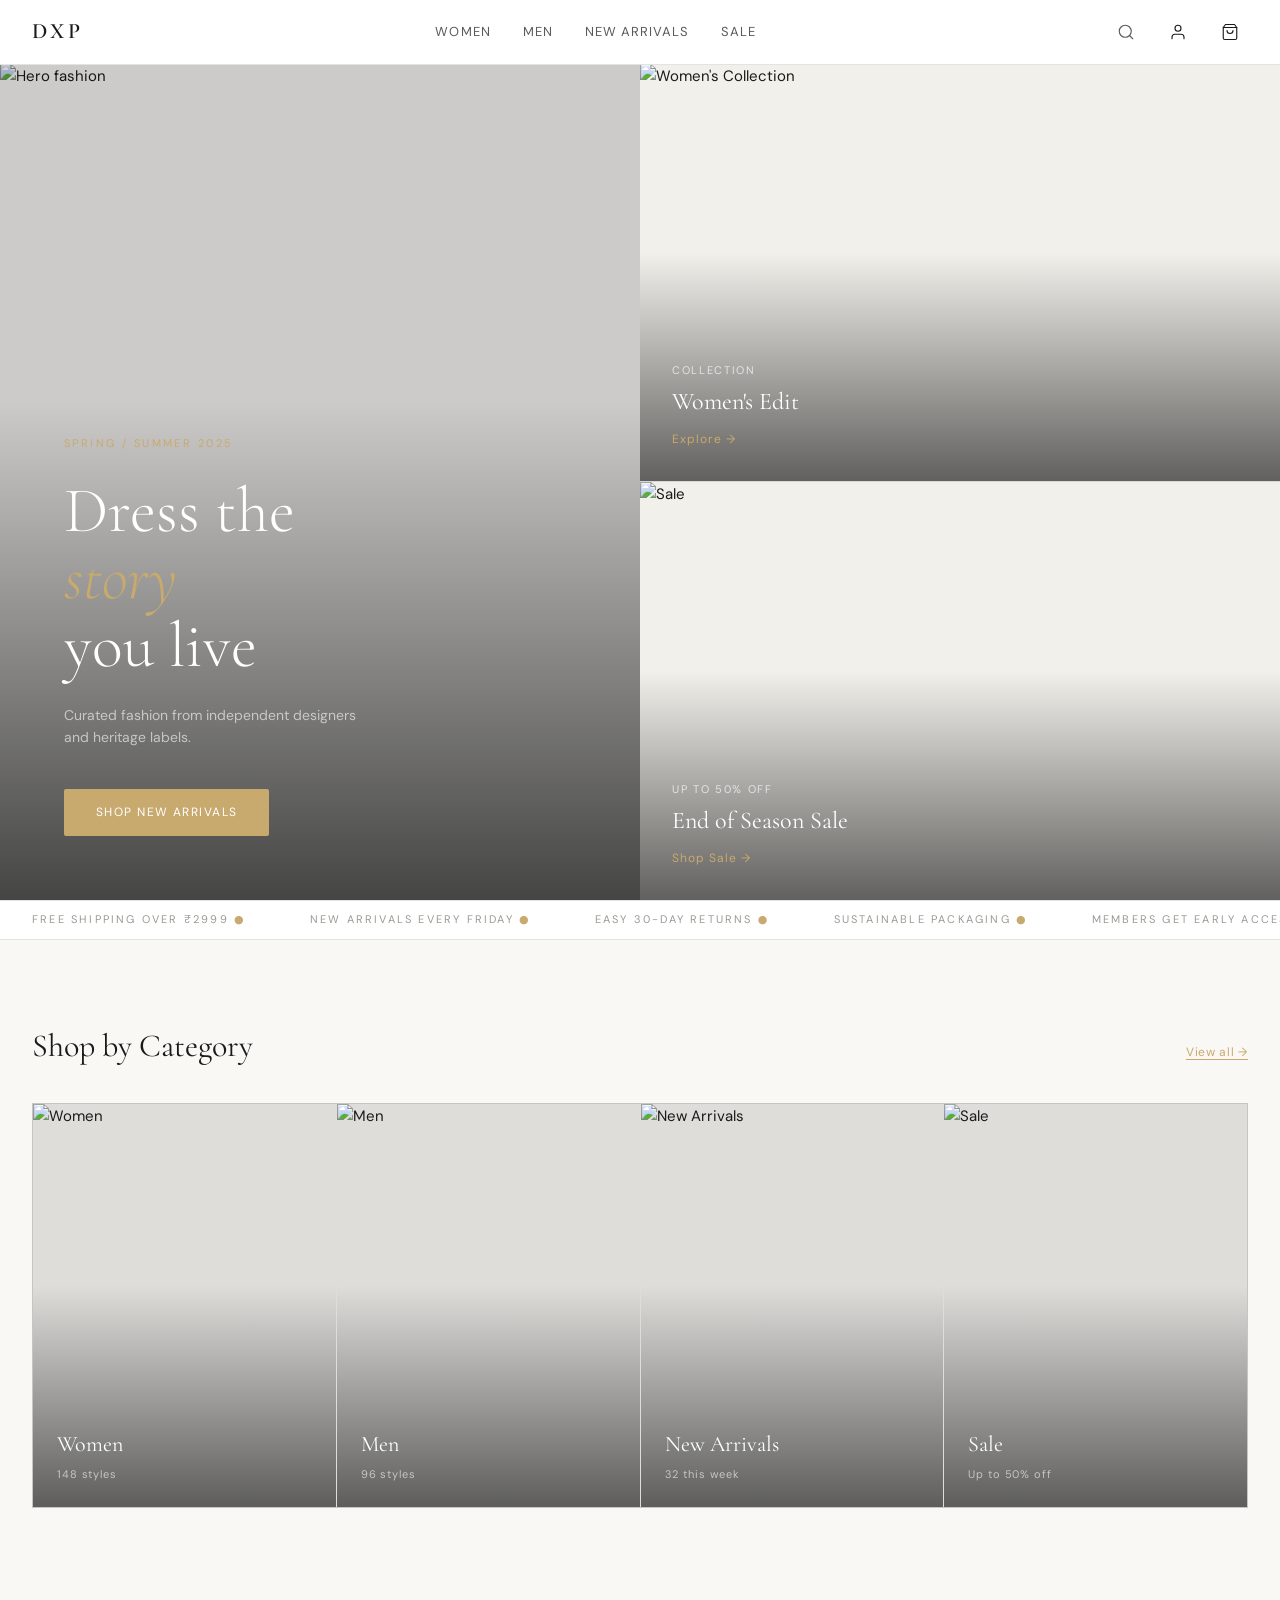
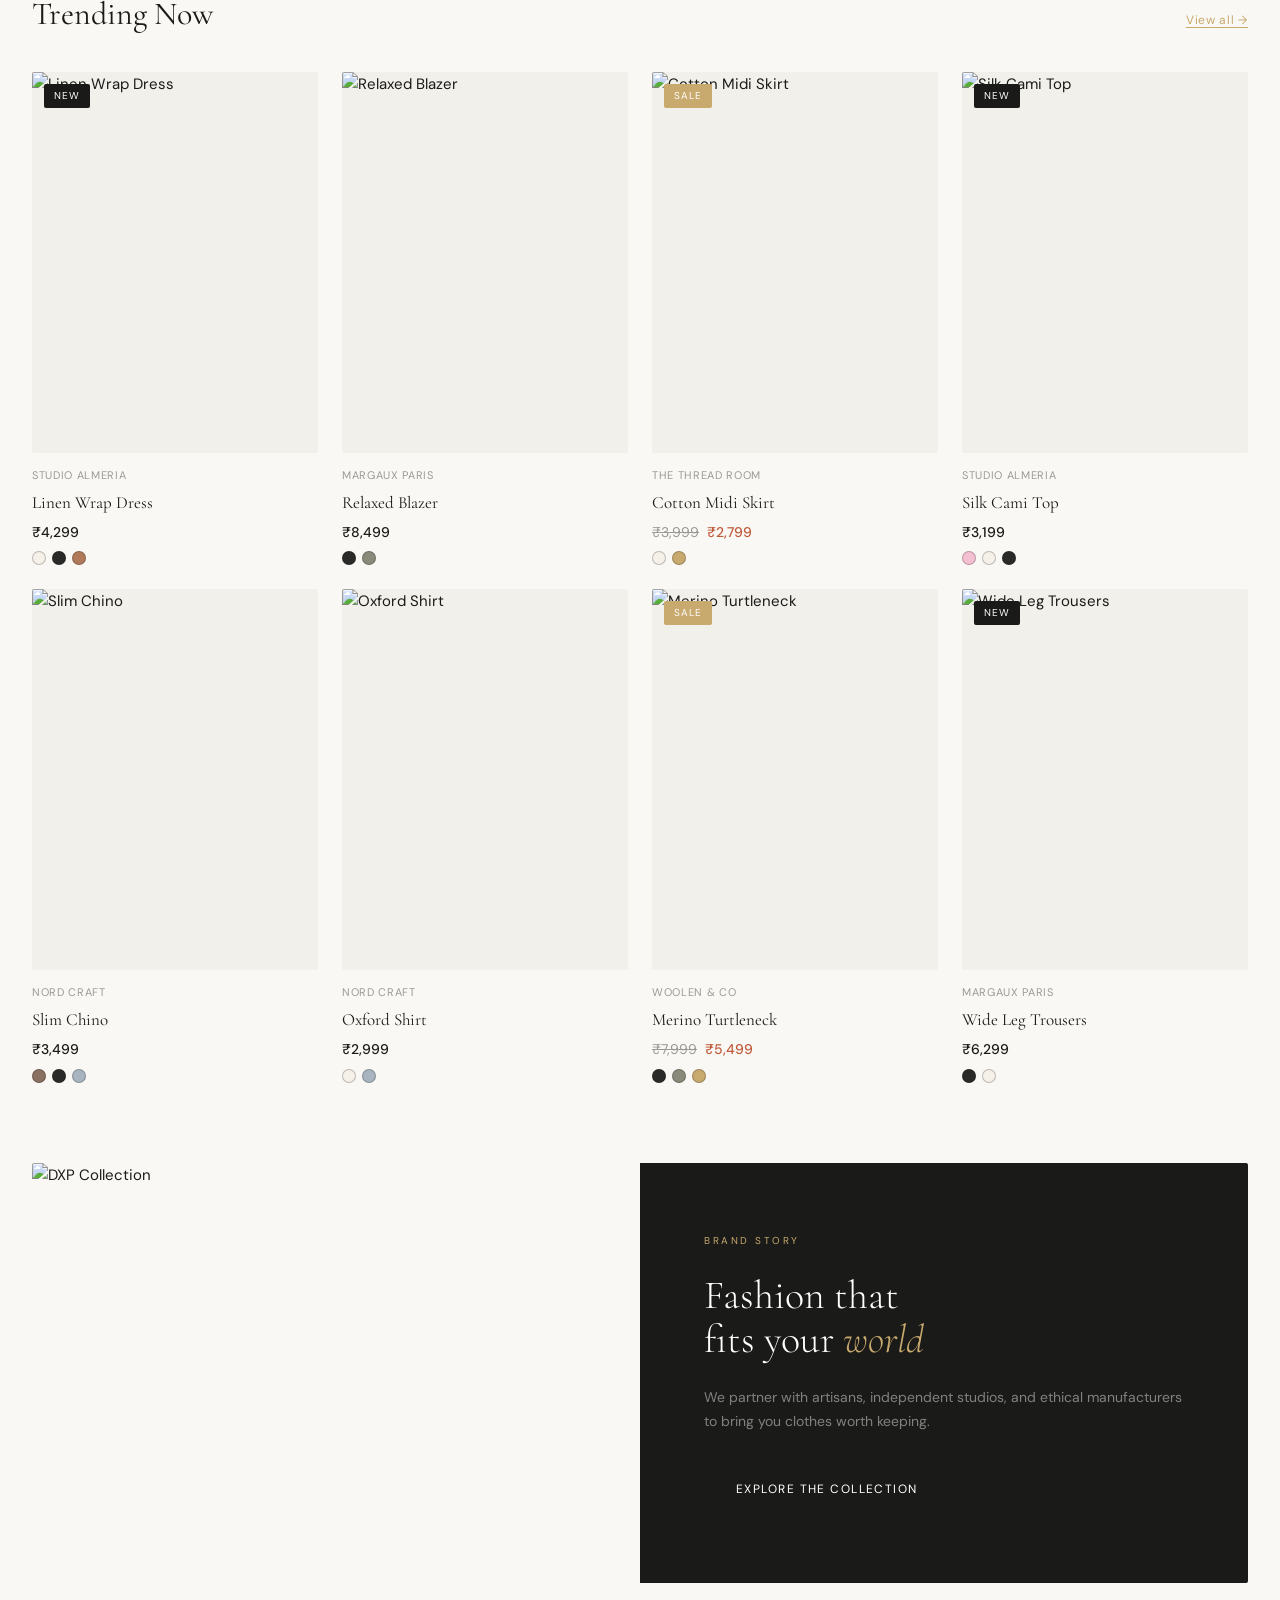
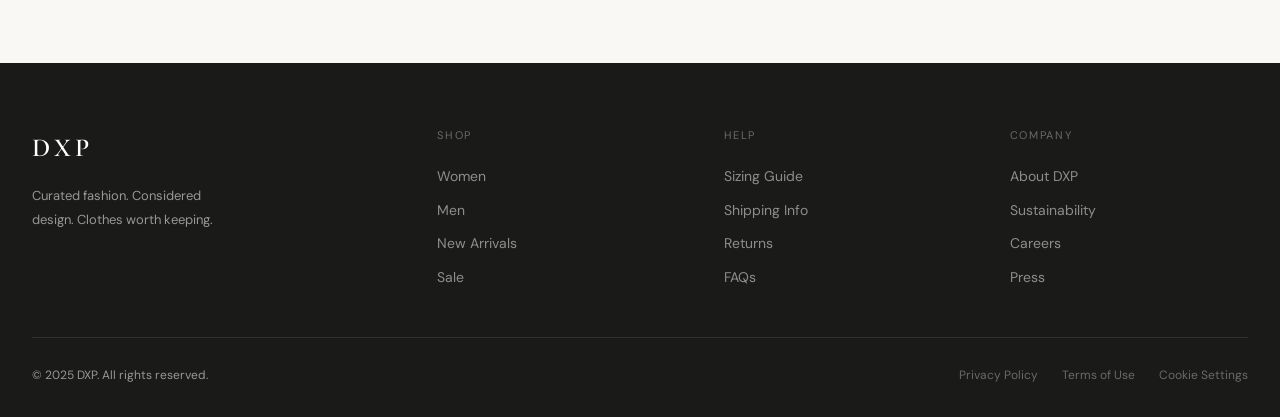
==== index.html @ 45398841 "Initial Commit" ====
<!DOCTYPE html>
<html lang="en">
<head>
  <meta charset="UTF-8">
  <meta name="viewport" content="width=device-width, initial-scale=1.0">
  <title>DXP — New Season Fashion</title>
  <script src="https://assets.adobedtm.com/01296dd00565/0817753d32bc/launch-7acbfa7da51d-development.min.js" async></script>
  <link href="https://fonts.googleapis.com/css2?family=Cormorant+Garamond:ital,wght@0,300;0,400;0,600;1,300;1,400&family=DM+Sans:wght@300;400;500&display=swap" rel="stylesheet">
  <link rel="stylesheet" href="css/styles.css">
  <style>
    .hero { height: calc(100vh - var(--nav-h)); display: grid; grid-template-columns: 1fr 1fr; overflow: hidden; }
    .hero-left { position: relative; overflow: hidden; display: flex; flex-direction: column; justify-content: flex-end; padding: 4rem; }
    .hero-left img { position: absolute; inset: 0; width: 100%; height: 100%; object-fit: cover; }
    .hero-overlay { position: absolute; inset: 0; background: linear-gradient(to top, rgba(0,0,0,0.72) 0%, rgba(0,0,0,0.18) 60%); }
    .hero-content { position: relative; z-index: 1; }
    .hero-eyebrow { font-size: 11px; letter-spacing: 0.22em; text-transform: uppercase; color: var(--accent); margin-bottom: 1.5rem; }
    .hero-title   { font-family: var(--ff-display); font-size: clamp(46px,5vw,70px); font-weight: 300; color: var(--white); line-height: 1.06; margin-bottom: 1.5rem; }
    .hero-title em { font-style: italic; color: var(--accent); }
    .hero-sub { color: rgba(255,255,255,0.6); font-size: 14px; margin-bottom: 2.5rem; max-width: 300px; }
    .hero-right { background: var(--paper-warm); display: grid; grid-template-rows: 1fr 1fr; }
    .hero-card { position: relative; overflow: hidden; display: flex; flex-direction: column; justify-content: flex-end; padding: 2rem; border-bottom: 0.5px solid var(--border); cursor: pointer; }
    .hero-card:last-child { border-bottom: none; }
    .hero-card img { position: absolute; inset: 0; width: 100%; height: 100%; object-fit: cover; transition: transform 0.5s ease; }
    .hero-card:hover img { transform: scale(1.04); }
    .hero-card-overlay { position: absolute; inset: 0; background: linear-gradient(to top, rgba(0,0,0,0.6) 0%, transparent 55%); }
    .hero-card-content { position: relative; z-index: 1; }
    .hero-card-label { font-size: 11px; letter-spacing: 0.15em; text-transform: uppercase; color: rgba(255,255,255,0.7); }
    .hero-card-title { font-family: var(--ff-display); font-size: 24px; font-weight: 400; color: var(--white); margin-top: 4px; }
    .hero-card-arrow { font-size: 12px; color: var(--accent); letter-spacing: 0.08em; margin-top: 8px; display: block; }

    .categories-section { padding: 5rem 2rem; }
    .categories-grid { display: grid; grid-template-columns: repeat(4,1fr); gap: 1px; background: var(--border); border: 0.5px solid var(--border); }
    .cat-card { aspect-ratio: 3/4; display: flex; flex-direction: column; justify-content: flex-end; padding: 1.5rem; position: relative; overflow: hidden; cursor: pointer; }
    .cat-card img { position: absolute; inset: 0; width: 100%; height: 100%; object-fit: cover; transition: transform 0.5s ease; }
    .cat-card:hover img { transform: scale(1.05); }
    .cat-overlay { position: absolute; inset: 0; background: linear-gradient(to top, rgba(0,0,0,0.58) 0%, transparent 55%); }
    .cat-content { position: relative; z-index: 1; }
    .cat-label   { font-family: var(--ff-display); font-size: 22px; font-weight: 400; color: var(--white); }
    .cat-count   { font-size: 11px; color: rgba(255,255,255,0.6); letter-spacing: 0.08em; margin-top: 4px; }

    .products-section { padding: 0 2rem 5rem; }
    .products-grid { display: grid; grid-template-columns: repeat(4,1fr); gap: 1.5rem; }

    .featured-banner { margin: 0 2rem 5rem; display: grid; grid-template-columns: 1fr 1fr; min-height: 420px; border-radius: var(--radius); overflow: hidden; }
    .featured-img { position: relative; overflow: hidden; }
    .featured-img img { position: absolute; inset: 0; width: 100%; height: 100%; object-fit: cover; }
    .featured-content { background: var(--ink); padding: 4rem; display: flex; flex-direction: column; justify-content: center; color: var(--white); }
    .featured-eyebrow { font-size: 10px; letter-spacing: 0.25em; text-transform: uppercase; color: var(--accent); margin-bottom: 1.5rem; }
    .featured-title   { font-family: var(--ff-display); font-size: 40px; font-weight: 300; line-height: 1.1; margin-bottom: 1.5rem; }
    .featured-title em { font-style: italic; color: var(--accent); }
    .featured-desc    { color: rgba(255,255,255,0.45); font-size: 14px; margin-bottom: 2rem; line-height: 1.75; }
  </style>
  <!-- ADOBE LAUNCH EMBED
  <script src="https://assets.adobedtm.com/YOUR_PROPERTY_ID/launch-EN_XXXXX.min.js" async></script>
  -->
</head>
<body>
<div id="vaux-nav"></div>

<!-- HERO -->
<section class="hero" data-link-region="hero">
  <div class="hero-left">
    <img src="https://images.unsplash.com/photo-1469334031218-e382a71b716b?w=1200&q=80" alt="Hero fashion">
    <div class="hero-overlay"></div>
    <div class="hero-content">
      <p class="hero-eyebrow">Spring / Summer 2025</p>
      <h1 class="hero-title">Dress the<br><em>story</em><br>you live</h1>
      <p class="hero-sub">Curated fashion from independent designers and heritage labels.</p>
      <a href="plp.html?cat=New Arrivals" class="btn-primary accent" id="hero-cta-btn">Shop New Arrivals</a>
    </div>
  </div>
  <div class="hero-right">
    <a class="hero-card" href="plp.html?cat=Women">
      <img src="https://images.unsplash.com/photo-1483985988355-763728e1935b?w=800&q=80" alt="Women's Collection">
      <div class="hero-card-overlay"></div>
      <div class="hero-card-content">
        <p class="hero-card-label">Collection</p>
        <h2 class="hero-card-title">Women's Edit</h2>
        <span class="hero-card-arrow">Explore &rarr;</span>
      </div>
    </a>
    <a class="hero-card" href="plp.html?cat=Sale">
      <img src="https://images.unsplash.com/photo-1441984904996-e0b6ba687e04?w=800&q=80" alt="Sale">
      <div class="hero-card-overlay"></div>
      <div class="hero-card-content">
        <p class="hero-card-label">Up to 50% off</p>
        <h2 class="hero-card-title">End of Season Sale</h2>
        <span class="hero-card-arrow">Shop Sale &rarr;</span>
      </div>
    </a>
  </div>
</section>

<!-- MARQUEE -->
<div class="marquee-wrap">
  <div class="marquee-track">
    <span class="marquee-item">Free shipping over ₹2999 <span class="marquee-dot">&#9679;</span></span>
    <span class="marquee-item">New arrivals every Friday <span class="marquee-dot">&#9679;</span></span>
    <span class="marquee-item">Easy 30-day returns <span class="marquee-dot">&#9679;</span></span>
    <span class="marquee-item">Sustainable packaging <span class="marquee-dot">&#9679;</span></span>
    <span class="marquee-item">Members get early access <span class="marquee-dot">&#9679;</span></span>
    <span class="marquee-item">Free shipping over ₹2999 <span class="marquee-dot">&#9679;</span></span>
    <span class="marquee-item">New arrivals every Friday <span class="marquee-dot">&#9679;</span></span>
    <span class="marquee-item">Easy 30-day returns <span class="marquee-dot">&#9679;</span></span>
    <span class="marquee-item">Sustainable packaging <span class="marquee-dot">&#9679;</span></span>
    <span class="marquee-item">Members get early access <span class="marquee-dot">&#9679;</span></span>
  </div>
</div>

<!-- CATEGORIES -->
<section class="categories-section" data-link-region="categories">
  <div class="section-header">
    <h2 class="section-title">Shop by Category</h2>
    <a class="section-link" href="plp.html?cat=All" data-link-name="View All - Categories">View all &rarr;</a>
  </div>
  <div class="categories-grid">
    <a class="cat-card" href="plp.html?cat=Women">
      <img src="https://images.unsplash.com/photo-1469334031218-e382a71b716b?w=800&q=80" alt="Women">
      <div class="cat-overlay"></div>
      <div class="cat-content"><p class="cat-label">Women</p><p class="cat-count">148 styles</p></div>
    </a>
    <a class="cat-card" href="plp.html?cat=Men">
      <img src="https://images.unsplash.com/photo-1507680434567-5739c80be1ac?w=800&q=80" alt="Men">
      <div class="cat-overlay"></div>
      <div class="cat-content"><p class="cat-label">Men</p><p class="cat-count">96 styles</p></div>
    </a>
    <a class="cat-card" href="plp.html?cat=New Arrivals">
      <img src="https://images.unsplash.com/photo-1483985988355-763728e1935b?w=800&q=80" alt="New Arrivals">
      <div class="cat-overlay"></div>
      <div class="cat-content"><p class="cat-label">New Arrivals</p><p class="cat-count">32 this week</p></div>
    </a>
    <a class="cat-card" href="plp.html?cat=Sale">
      <img src="https://images.unsplash.com/photo-1441984904996-e0b6ba687e04?w=800&q=80" alt="Sale">
      <div class="cat-overlay"></div>
      <div class="cat-content"><p class="cat-label">Sale</p><p class="cat-count">Up to 50% off</p></div>
    </a>
  </div>
</section>

<!-- TRENDING PRODUCTS -->
<section class="products-section" data-link-region="trending-products">
  <div class="section-header">
    <h2 class="section-title">Trending Now</h2>
    <a class="section-link" href="plp.html?cat=All" data-link-name="View All - Trending">View all &rarr;</a>
  </div>
  <div class="products-grid" id="home-products"></div>
</section>

<!-- FEATURED BANNER -->
<div class="featured-banner" id="featured-banner" data-link-region="featured-banner">
  <div class="featured-img">
    <img src="https://images.unsplash.com/photo-1490481651871-ab68de25d43d?w=1200&q=80" alt="DXP Collection">
  </div>
  <div class="featured-content">
    <p class="featured-eyebrow">Brand Story</p>
    <h2 class="featured-title">Fashion that<br>fits your <em>world</em></h2>
    <p class="featured-desc">We partner with artisans, independent studios, and ethical manufacturers to bring you clothes worth keeping.</p>
    <a href="plp.html?cat=Women" class="btn-primary">Explore the Collection</a>
  </div>
</div>

<div id="vaux-footer"></div>
<div id="vaux-toast"></div>

<script src="js/data.js"></script>
<script src="js/nav.js"></script>
<script src="js/footer.js"></script>
<script src="js/analytics.js"></script>
<script>
  VAUX.nav.init('home');
  VAUX.footer.init();

  var grid = document.getElementById('home-products');
  VAUX.PRODUCTS.forEach(function(p) {
    var card = document.createElement('div');
    card.className = 'product-card';
    card.innerHTML = `
      <div class="product-img-wrap">
        <img src="${p.image}" alt="${p.name}" loading="lazy">
        ${p.tag ? `<span class="product-tag ${p.tag.toLowerCase()}">${p.tag}</span>` : ''}
        <div class="product-actions">
          <button class="product-action-btn" data-id="${p.id}">Quick Add</button>
          <button class="product-action-btn wish">&#9825;</button>
        </div>
      </div>
      <p class="product-brand">${p.brand}</p>
      <p class="product-name">${p.name}</p>
      <p class="product-price">${p.oldPrice ? '<span class="old">'+VAUX.fmt(p.oldPrice)+'</span><span class="sale">'+VAUX.fmt(p.price)+'</span>' : VAUX.fmt(p.price)}</p>
      <div class="product-swatches">${(p.swatches||[]).map(function(c){return '<div class="swatch" style="background:'+c+'"></div>';}).join('')}</div>
    `;
    card.addEventListener('click', function(e) {
      if (e.target.classList.contains('product-action-btn') && e.target.dataset.id) {
        e.stopPropagation();
        VAUX.addToCart(p.id,'M','Default',1);
        VAUX.analytics.addToCart(p,'M','Default',1);
        showToast(p.name + ' added to bag');
        return;
      }
      if (!e.target.classList.contains('wish')) window.location.href = 'pdp.html?id=' + p.id;
    });
    grid.appendChild(card);
  });

  VAUX.analytics.productListView(VAUX.PRODUCTS, 'Homepage Trending');
  VAUX.analytics.pageView({ pageName:'dxp:home', pageType:'home', siteSectionL1:'home', channel:'ecommerce' });

  function showToast(msg) {
    var t = document.getElementById('vaux-toast');
    t.textContent = msg; t.classList.add('show');
    setTimeout(function(){ t.classList.remove('show'); }, 2600);
  }
</script>
</body>
</html>
---- css/styles.css ----
*, *::before, *::after { box-sizing: border-box; margin: 0; padding: 0; }

:root {
  --ink:          #1a1a18;
  --ink-soft:     #5a5a56;
  --ink-mute:     #9a9a94;
  --paper:        #f9f8f5;
  --paper-warm:   #f2f0eb;
  --white:        #ffffff;
  --accent:       #c8a96e;
  --accent-dark:  #9e7f45;
  --success:      #3b6d11;
  --danger:       #c05a3a;
  --border:       rgba(26,26,24,0.12);
  --border-strong:rgba(26,26,24,0.25);
  --nav-h:        64px;
  --radius:       2px;
  --ff-display:   'Cormorant Garamond', Georgia, serif;
  --ff-body:      'DM Sans', system-ui, sans-serif;
}

html  { scroll-behavior: smooth; }
body  { font-family: var(--ff-body); background: var(--paper); color: var(--ink); font-size: 15px; line-height: 1.6; padding-top: var(--nav-h); }
a     { color: inherit; text-decoration: none; }
img   { display: block; width: 100%; height: 100%; object-fit: cover; }
button { cursor: pointer; font-family: var(--ff-body); border: none; background: none; }

/* NAV */
#vaux-nav { position: fixed; top: 0; left: 0; right: 0; z-index: 200; background: var(--white); border-bottom: 0.5px solid var(--border); }
.nav-inner { display: flex; align-items: center; justify-content: space-between; height: var(--nav-h); padding: 0 2rem; }
.nav-logo { font-family: var(--ff-display); font-size: 22px; font-weight: 600; letter-spacing: 0.18em; color: var(--ink); }
.nav-links { display: flex; gap: 2rem; }
.nav-links a { font-size: 13px; letter-spacing: 0.08em; text-transform: uppercase; color: var(--ink-soft); transition: color 0.2s; }
.nav-links a:hover, .nav-links a.active { color: var(--ink); }
.nav-right { display: flex; gap: 1rem; align-items: center; }
.nav-icon-btn { display: flex; align-items: center; justify-content: center; width: 36px; height: 36px; color: var(--ink-soft); transition: color 0.2s; border-radius: 50%; position: relative; }
.nav-icon-btn:hover { color: var(--ink); }
.cart-badge { position: absolute; top: -2px; right: -2px; background: var(--accent); color: var(--white); font-size: 10px; font-weight: 500; width: 17px; height: 17px; border-radius: 50%; align-items: center; justify-content: center; }
.search-drawer { display: none; border-top: 0.5px solid var(--border); background: var(--white); }
.search-drawer.open { display: block; }
.search-inner { display: flex; align-items: center; gap: 1rem; padding: 0.875rem 2rem; color: var(--ink-mute); }
.search-inner input { flex: 1; border: none; outline: none; font-family: var(--ff-body); font-size: 15px; background: none; color: var(--ink); }
.search-inner input::placeholder { color: var(--ink-mute); }

/* BUTTONS */
.btn-primary { display: inline-block; padding: 14px 32px; background: var(--ink); color: var(--white); font-size: 12px; letter-spacing: 0.12em; text-transform: uppercase; border-radius: var(--radius); border: none; font-family: var(--ff-body); cursor: pointer; transition: background 0.2s; }
.btn-primary:hover { background: var(--accent-dark); }
.btn-primary.accent { background: var(--accent); }
.btn-primary.accent:hover { background: var(--accent-dark); }
.btn-outline { display: inline-block; padding: 13px 32px; border: 0.5px solid var(--border-strong); color: var(--ink); font-size: 12px; letter-spacing: 0.12em; text-transform: uppercase; border-radius: var(--radius); background: none; font-family: var(--ff-body); cursor: pointer; transition: all 0.2s; }
.btn-outline:hover { background: var(--ink); color: var(--white); border-color: var(--ink); }

/* PRODUCT CARD */
.product-card { cursor: pointer; }
.product-img-wrap { aspect-ratio: 3/4; background: var(--paper-warm); position: relative; overflow: hidden; margin-bottom: 0.875rem; border-radius: var(--radius); }
.product-img-wrap img { position: absolute; inset: 0; width: 100%; height: 100%; object-fit: cover; transition: transform 0.5s ease; }
.product-img-wrap:hover img { transform: scale(1.04); }
.product-img-wrap:hover .product-actions { opacity: 1; transform: translateY(0); }
.product-tag { position: absolute; top: 12px; left: 12px; background: var(--ink); color: var(--white); font-size: 10px; letter-spacing: 0.1em; text-transform: uppercase; padding: 4px 10px; border-radius: var(--radius); z-index: 2; }
.product-tag.sale { background: var(--accent); }
.product-actions { position: absolute; bottom: 0; left: 0; right: 0; padding: 0.875rem; opacity: 0; transform: translateY(8px); transition: all 0.22s ease; display: flex; gap: 8px; z-index: 2; }
.product-action-btn { flex: 1; padding: 9px 0; background: var(--white); border: 0.5px solid var(--border); font-size: 11px; letter-spacing: 0.08em; text-transform: uppercase; border-radius: var(--radius); transition: all 0.18s; font-family: var(--ff-body); cursor: pointer; }
.product-action-btn:hover { background: var(--ink); color: var(--white); }
.product-action-btn.wish { flex: 0; padding: 9px 14px; font-size: 16px; }
.product-brand { font-size: 11px; color: var(--ink-mute); letter-spacing: 0.06em; text-transform: uppercase; margin-bottom: 4px; }
.product-name  { font-family: var(--ff-display); font-size: 17px; font-weight: 400; margin-bottom: 5px; }
.product-price { font-size: 14px; font-weight: 500; }
.product-price .old  { text-decoration: line-through; color: var(--ink-mute); font-weight: 400; margin-right: 8px; }
.product-price .sale { color: var(--danger); }
.product-swatches { display: flex; gap: 6px; margin-top: 8px; }
.swatch { width: 14px; height: 14px; border-radius: 50%; border: 0.5px solid var(--border-strong); cursor: pointer; }

/* SECTION */
.section-header { display: flex; align-items: baseline; justify-content: space-between; margin-bottom: 2rem; }
.section-title  { font-family: var(--ff-display); font-size: 32px; font-weight: 400; }
.section-link   { font-size: 12px; color: var(--accent); letter-spacing: 0.06em; text-decoration: underline; text-underline-offset: 3px; }

/* BREADCRUMB */
.breadcrumb { padding: 1.25rem 2rem 0; font-size: 12px; color: var(--ink-mute); display: flex; gap: 8px; align-items: center; }
.breadcrumb a { color: var(--ink-mute); }
.breadcrumb a:hover { color: var(--ink); }
.breadcrumb .sep { color: var(--border-strong); }

/* TOAST */
#vaux-toast { position: fixed; bottom: 2rem; right: 2rem; z-index: 999; background: var(--ink); color: var(--white); padding: 0.875rem 1.5rem; border-radius: var(--radius); font-size: 14px; pointer-events: none; opacity: 0; transform: translateY(12px); transition: all 0.28s ease; }
#vaux-toast.show { opacity: 1; transform: translateY(0); }

/* FOOTER */
#vaux-footer { background: var(--ink); color: rgba(255,255,255,0.55); padding: 4rem 2rem 2rem; margin-top: 5rem; }
.footer-top { display: grid; grid-template-columns: 1.5fr repeat(3,1fr); gap: 3rem; margin-bottom: 3rem; }
.footer-logo { font-family: var(--ff-display); font-size: 26px; font-weight: 600; color: var(--white); letter-spacing: 0.18em; margin-bottom: 1rem; }
.footer-tagline { font-size: 13px; line-height: 1.8; max-width: 210px; }
.footer-col-title { font-size: 11px; letter-spacing: 0.15em; text-transform: uppercase; color: rgba(255,255,255,0.35); margin-bottom: 1.25rem; }
.footer-links { list-style: none; display: flex; flex-direction: column; gap: 0.6rem; }
.footer-links li a { font-size: 14px; color: rgba(255,255,255,0.5); transition: color 0.2s; }
.footer-links li a:hover { color: var(--white); }
.footer-bottom { border-top: 0.5px solid rgba(255,255,255,0.1); padding-top: 1.75rem; display: flex; justify-content: space-between; align-items: center; }
.footer-copy { font-size: 12px; }
.footer-legal { display: flex; gap: 1.5rem; }
.footer-legal a { font-size: 12px; color: rgba(255,255,255,0.35); }

/* MARQUEE */
.marquee-wrap { overflow: hidden; border-top: 0.5px solid var(--border); border-bottom: 0.5px solid var(--border); background: var(--white); padding: 10px 0; }
.marquee-track { display: flex; white-space: nowrap; animation: marquee 28s linear infinite; }
.marquee-item { font-size: 11px; letter-spacing: 0.2em; text-transform: uppercase; color: var(--ink-mute); padding: 0 2rem; }
.marquee-dot { color: var(--accent); }
@keyframes marquee { from { transform: translateX(0); } to { transform: translateX(-50%); } }

/* FORMS */
.form-row { display: grid; grid-template-columns: 1fr 1fr; gap: 1rem; margin-bottom: 1rem; }
.form-row.full { grid-template-columns: 1fr; }
.form-group { display: flex; flex-direction: column; gap: 6px; }
.form-label { font-size: 11px; letter-spacing: 0.1em; text-transform: uppercase; color: var(--ink-soft); }
.form-input { border: 0.5px solid var(--border); padding: 11px 14px; font-size: 14px; font-family: var(--ff-body); border-radius: var(--radius); background: var(--white); color: var(--ink); outline: none; transition: border-color 0.15s; }
.form-input:focus { border-color: var(--accent); }
.form-select { border: 0.5px solid var(--border); padding: 11px 14px; font-size: 14px; font-family: var(--ff-body); border-radius: var(--radius); background: var(--white); color: var(--ink); outline: none; width: 100%; }

/* UTILS */
.container { padding: 0 2rem; }
.hidden { display: none !important; }
.text-mute    { color: var(--ink-mute); }
.text-accent  { color: var(--accent); }
.text-success { color: var(--success); }
.text-danger  { color: var(--danger); }
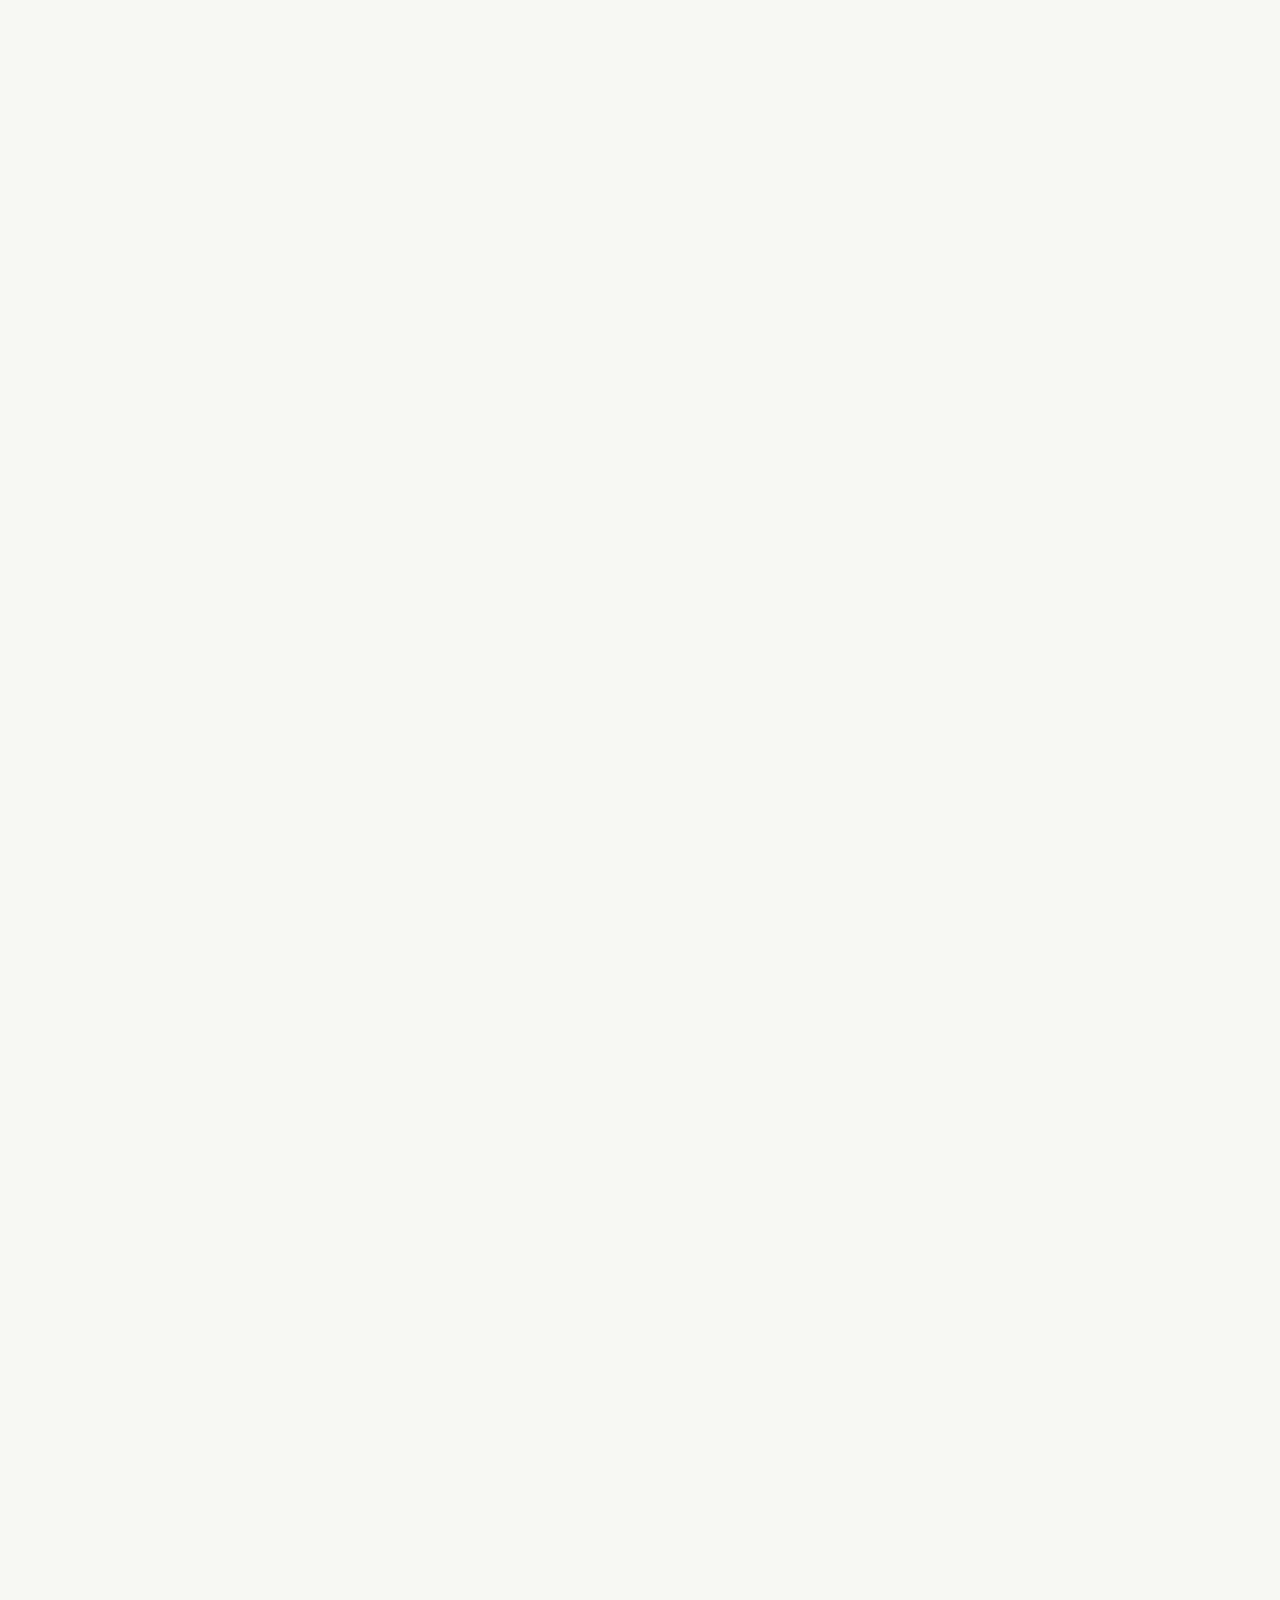
==== commit 6ab0fa4b: "Added prehiding snippet" ====
--- a/index.html
+++ b/index.html
@@ -4,6 +4,26 @@
   <meta charset="UTF-8">
   <meta name="viewport" content="width=device-width, initial-scale=1.0">
   <title>DXP — New Season Fashion</title>
+  <script>
+    ;(function(win, doc, style, timeout) {
+    var STYLE_ID = 'at-body-style';
+    function getParent() { return doc.getElementsByTagName('head')[0]; }
+    function addStyle(parent, id, def) {
+      if (!parent) { return; }
+      var style = doc.createElement('style');
+      style.id = id; style.innerHTML = def;
+      parent.appendChild(style);
+    }
+    function removeStyle(parent, id) {
+      if (!parent) { return; }
+      var style = doc.getElementById(id);
+      if (!style) { return; }
+      parent.removeChild(style);
+    }
+    addStyle(getParent(), STYLE_ID, style);
+    setTimeout(function() { removeStyle(getParent(), STYLE_ID); }, timeout);
+    }(window, document, "body {opacity: 0 !important}", 3000));
+  </script>
   <script src="https://assets.adobedtm.com/01296dd00565/0817753d32bc/launch-7acbfa7da51d-development.min.js" async></script>
   <link href="https://fonts.googleapis.com/css2?family=Cormorant+Garamond:ital,wght@0,300;0,400;0,600;1,300;1,400&family=DM+Sans:wght@300;400;500&display=swap" rel="stylesheet">
   <link rel="stylesheet" href="css/styles.css">
@@ -196,7 +216,7 @@
         showToast(p.name + ' added to bag');
         return;
       }
-      if (!e.target.classList.contains('wish')) window.location.href = 'pdp.html?id=' + p.id;
+      if (!e.target.classList.contains('wish')) VAUX.analytics.trackedNavigate(p.name, 'trending-products', 'pdp.html?id=' + p.id);
     });
     grid.appendChild(card);
   });
